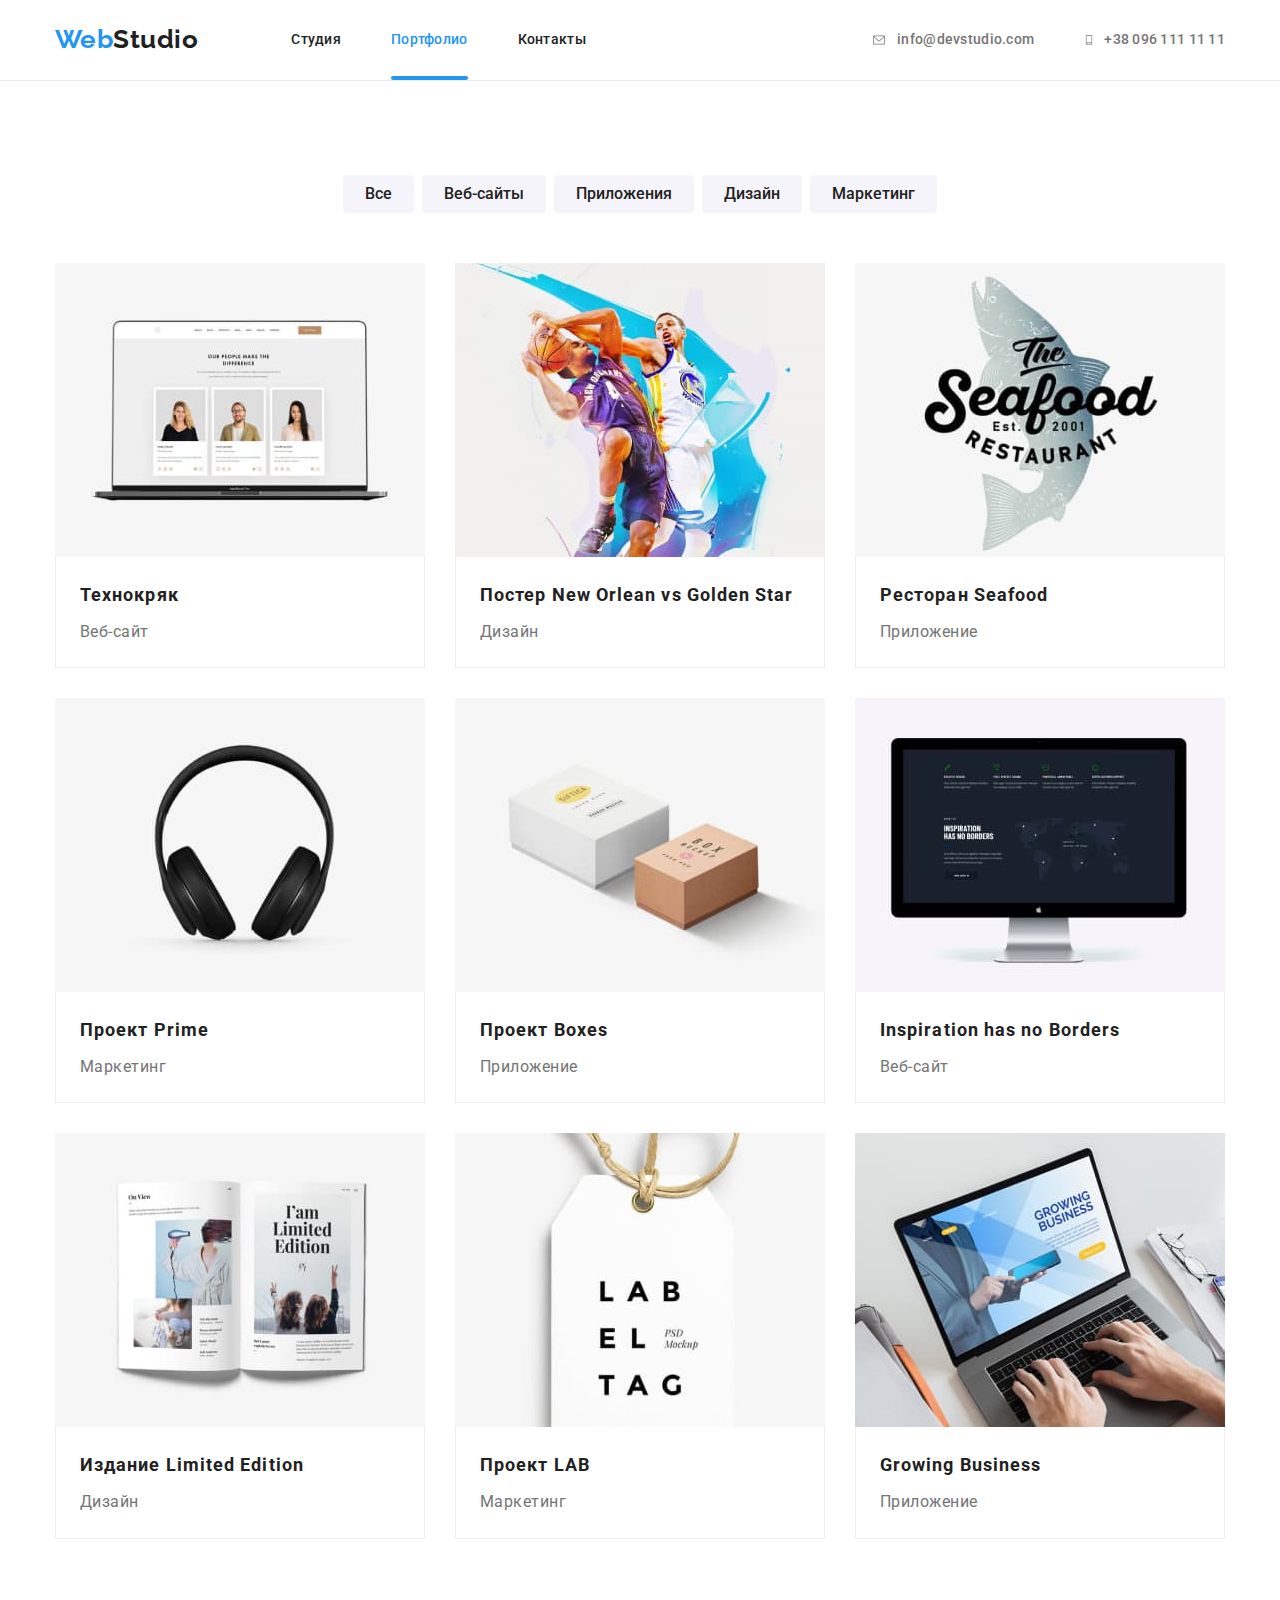
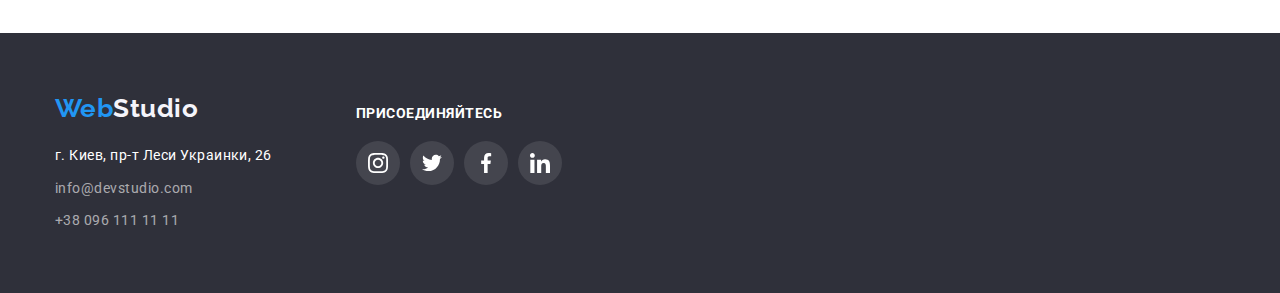
==== portfolio.html @ bab0f758 "создание репозитория" ====
<!DOCTYPE html>
<html lang="en">
<head>
    <meta charset="UTF-8">
    <meta http-equiv="X-UA-Compatible" content="IE=edge">
    <meta name="viewport" content="width=device-width, initial-scale=1.0">
    <title>Document</title>
    <link rel="preconnect" href="https://fonts.googleapis.com">
    <link rel="preconnect" href="https://fonts.gstatic.com" crossorigin>
    <link href="https://fonts.googleapis.com/css2?family=Raleway:wght@700&family=Roboto:wght@400;500;700;900&display=swap"
        rel="stylesheet">
    <link rel="stylesheet" href="https://cdnjs.cloudflare.com/ajax/libs/modern-normalize/1.1.0/modern-normalize.min.css">
    <link rel="stylesheet" href="css/styles.css">
</head>
<body>
    <!-- Шапка сайта -->
    <header class="header-line">
        <div class="container main-nav">
            <nav class="nav">
                <a href="#" class="logo">
                    Web<span class="logo-part">Studio</span>
                </a>
                <ul class="site-nav list">
                    <li class="item"><a href="./index.html" class="link">Студия</a></li>
                    <li class="item"><a href="#" class="link current">Портфолио</a></li>
                    <li class="item"><a href="" class="link">Контакты</a></li>
                </ul>
            </nav>
            <ul class="contacts-list list">
                <li class="item">
                    <a href="mailto:info@devstudio.com" class="contacts link">
                        <svg class="svg-icon" width="16px" height="12px">
                            <use href="images/symbol-defs.svg#envelope"></use>
                        </svg>
                        info@devstudio.com
                    </a>
                </li>
                <li class="item">
                    <a href="tel:+380961111111" class="contacts link">
                        <svg class="svg-icon" width="10px" height="16px">
                            <use href="images/symbol-defs.svg#smartphone"></use>
                        </svg>
                        +38 096 111 11 11
                    </a>
                </li>
            </ul>
        </div>
    </header>

    <!-- Основной контент -->
    <main>
        <!-- Примеры работ -->
        <section class="works-section">
            <!-- Фильтр -->
            <div class="container-portfolio">
                <ul class="filter list">
                    <li class="filter-button"><button type="button" class="filter-list">Все</button></li>
                    <li class="filter-button"><button type="button" class="filter-list">Веб-сайты</button></li>
                    <li class="filter-button"><button type="button" class="filter-list">Приложения</button></li>
                    <li class="filter-button"><button type="button" class="filter-list">Дизайн</button></li>
                    <li class="filter-button"><button type="button" class="filter-list">Маркетинг</button></li>
                </ul>
                <ul class="works-list list">
                    <li class="works">
                        <a href="" class="project-link">
                            <img class="photo" src="./images/imgp1.jpg" alt="Пример веб-сайта" width="370">
                            <div class="description-anim">
                                <p>Технокряк это современная площадка распространения коронавируса. Компании используют эту платформу для цифрового
                                шпионажа и атак на защищённые сервера конкурентов.
                                </p>
                            </div>
                            <div class="works-info">
                                <h2 class="titel">Технокряк</h2>
                                <p class="text">Веб-сайт</p>
                            </div>
                        </a>
                    </li>
                    <li class="works">
                        <a href="" class="project-link">
                            <img class="photo" src="./images/imgp2.jpg" alt="Постер" width="370">
                            <div class="description-anim">
                                <p>Технокряк это современная площадка распространения коронавируса. Компании используют эту платформу для цифрового
                                    шпионажа и атак на защищённые сервера конкурентов.
                                </p>
                            </div>
                            <div class="works-info">
                                <h2 class="titel">Постер New Orlean vs Golden Star</h2>
                                <p class="text">Дизайн</p>
                            </div>
                        </a>
                    </li>
                    <li class="works">
                        <a href="" class="project-link">
                            <img class="photo" src="./images/imgp3.jpg" alt="Логотип" width="370">
                            <div class="description-anim">
                                <p>Технокряк это современная площадка распространения коронавируса. Компании используют эту платформу для цифрового
                                    шпионажа и атак на защищённые сервера конкурентов.
                                </p>
                            </div>
                            <div class="works-info">
                                <h2 class="titel">Ресторан Seafood</h2>
                                <p class="text">Приложение</p>
                            </div>
                        </a>
                    </li>
                    <li class="works">
                        <a href="" class="project-link">
                            <img class="photo" src="./images/imgp4.jpg" alt="Наушники" width="370">
                            <div class="description-anim">
                                <p>Технокряк это современная площадка распространения коронавируса. Компании используют эту платформу для цифрового
                                    шпионажа и атак на защищённые сервера конкурентов.
                                </p>
                            </div>
                            <div class="works-info">
                                <h2 class="titel">Проект Prime</h2>
                                <p class="text">Маркетинг</p>
                            </div>
                        </a>
                    </li>
                    <li class="works">
                        <a href="" class="project-link">
                            <img class="photo" src="./images/imgp5.jpg" alt="Коробки" width="370">
                            <div class="description-anim">
                                <p>Технокряк это современная площадка распространения коронавируса. Компании используют эту платформу для цифрового
                                    шпионажа и атак на защищённые сервера конкурентов.
                                </p>
                            </div>
                            <div class="works-info">
                                <h2 class="titel">Проект Boxes</h2>
                                <p class="text">Приложение</p>
                            </div>
                        </a>
                    </li>
                    <li class="works">
                        <a href="" class="project-link">
                            <img class="photo" src="./images/imgp6.jpg" alt="Пример веб-сайта" width="370">
                            <div class="description-anim">
                                <p>Технокряк это современная площадка распространения коронавируса. Компании используют эту платформу для цифрового
                                    шпионажа и атак на защищённые сервера конкурентов.
                                </p>
                            </div>
                            <div class="works-info">
                                <h2 class="titel">Inspiration has no Borders</h2>
                                <p class="text">Веб-сайт</p>
                            </div>
                        </a>
                    </li>
                    <li class="works">
                        <a href="" class="project-link">
                            <img class="photo" src="./images/imgp7.jpg" alt="Книга" width="370">
                            <div class="description-anim">
                                <p>Технокряк это современная площадка распространения коронавируса. Компании используют эту платформу для цифрового
                                    шпионажа и атак на защищённые сервера конкурентов.
                                </p>
                            </div>
                            <div class="works-info">
                                <h2 class="titel">Издание Limited Edition</h2>
                                <p class="text">Дизайн</p>
                            </div>
                        </a>
                    </li>
                    <li class="works">
                        <a href="" class="project-link">
                            <img class="photo" src="./images/imgp8.jpg" alt="Логотип" width="370">
                            <div class="description-anim">
                                <p>Технокряк это современная площадка распространения коронавируса. Компании используют эту платформу для цифрового
                                    шпионажа и атак на защищённые сервера конкурентов.
                                </p>
                            </div>
                            <div class="works-info">
                                <h2 class="titel">Проект LAB</h2>
                                <p class="text">Маркетинг</p>
                            </div>
                        </a>
                    </li>
                    <li class="works">
                        <a href="" class="project-link">
                            <img class="photo" src="./images/imgp9.jpg" alt="Пример приложения" width="370">
                            <div class="description-anim">
                                <p>Технокряк это современная площадка распространения коронавируса. Компании используют эту платформу для цифрового
                                    шпионажа и атак на защищённые сервера конкурентов.
                                </p>
                            </div>
                            <div class="works-info">
                                <h2 class="titel">Growing Business</h2>
                                <p class="text">Приложение</p>
                            </div>
                        </a>
                    </li>
                </ul>
            </div>
        </section>
            
    </main>

    <!-- Футер -->
    <footer class="footer-section">
        <div class="footer-container">
            <div class="footer-contain">
                <a href="#" class="logo-footer">
                    Web<span class="logopart-footer">Studio</span>
                </a>
                <address class="address">
                    <p class="text">г. Киев, пр-т Леси Украинки, 26</p>
                    <a href="mailto:info@devstudio.com" class="footer-contacts link">info@devstudio.com</a>
                    <a href="tel:+380961111111" class="footer-contacts link">+38 096 111 11 11</a>
                </address>
            </div>
            <div>
                <p class="join-text">присоединяйтесь</p>
                <ul class="social-link-footer">
                    <li class="item">
                        <a href="" class="social-link">
                            <svg width="20" height="20">
                                <use href="images/symbol-defs.svg#instagram"></use>
                            </svg>
                        </a>
                    </li>
                    <li class="item">
                        <a href="" class="social-link">
                            <svg width="20px" height="20px">
                                <use href="images/symbol-defs.svg#twitter"></use>
                            </svg>
                        </a>
                    </li>
                    <li class="item">
                        <a href="" class="social-link">
                            <svg width="20px" height="20px">
                                <use href="images/symbol-defs.svg#facebook"></use>
                            </svg>
                        </a>
                    </li>
                    <li class="item">
                        <a href="" class="social-link">
                            <svg width="20px" height="20px">
                                <use href="images/symbol-defs.svg#linkedin"></use>
                            </svg>
                        </a>
                    </li>
                </ul>
            </div>
        </div>
    </footer>
    
</body>
</html>
---- css/styles.css ----
:root {
  --primary-text-color: #212121;
  --secondary-text-color: #757575;
  --accent-color: #2196f3;
  --titel-text-color: #ffffff;
  --buttons-bg-color: #f5f4fa;
  --animation-timing: cubic-bezier(0.4, 0, 0.2, 1);
}

body {
  color: var(--primary-text-color);
  font-family: Roboto, sans-serif;
  letter-spacing: 0.03em;
}

.container {
  margin: 0 auto;
  width: 1200px;
  padding-left: 15px;
  padding-right: 15px;
}

/* Утилиты */
.list {
  padding: 0;
  margin: 0;
  list-style: none;
}

/* Хедер */
.header-line {
  border-bottom: 1px solid #ececec;
}

/* Логотип */
.logo {
  display: block;
  padding-top: 24px;
  padding-bottom: 25px;
  margin-right: 93px;

  color: var(--accent-color);
  font-family: Raleway, sans-serif;
  font-weight: 700;
  font-size: 26px;
  line-height: 1.19;
  text-decoration: none;
}

.logo-part {
  color: var(--primary-text-color);
}

/* Навигация */
.main-nav {
  display: flex;
  align-items: center;
}

.nav {
  display: flex;
}

.site-nav {
  display: flex;
}

.site-nav .item:not(:last-child) {
  margin-right: 50px;
}

.site-nav .link {
  display: block;
  padding-top: 32px;
  padding-bottom: 32px;

  transition: color 250ms var(--animation-timing);

  color: var(--primary-text-color);
  font-weight: 500;
  font-size: 14px;
  line-height: 1.14;
  letter-spacing: 0.02em;
  text-decoration: none;
}

.site-nav .link:hover,
.site-nav .link:focus {
  color: var(--accent-color);
}

.site-nav .link.current {
  position: relative;

  color: var(--accent-color);
}

.site-nav .link.current::after {
  content: '';

  position: absolute;
  left: 0;
  bottom: 0;

  display: block;
  width: 100%;
  height: 4px;
  background-color: var(--accent-color);
  border-radius: 2px;
}

/* Контакты */
.contacts {
  display: flex;
  align-items: center;
  padding-top: 32px;
  padding-bottom: 32px;

  transition: color 250ms var(--animation-timing);

  font-weight: 500;
  font-size: 14px;
  line-height: 1.14;
  letter-spacing: 0.02em;
  text-decoration: none;
  color: var(--secondary-text-color);
  fill: var(--secondary-text-color);
}

.svg-icon {
  margin-right: 10px;

  transition: fill 250ms var(--animation-timing);
}

.contacts-list {
  display: flex;
  margin-left: auto;
}

.contacts-list .item:not(:last-child) {
  margin-right: 50px;
}

.contacts-list .link:hover,
.contacts-list .link:focus {
  color: var(--accent-color);
  fill: var(--accent-color);
}

/* Герой */
.hero {
  padding-top: 200px;
  padding-bottom: 200px;
  text-align: center;
  height: 600px;
  max-width: 1600px;
  margin-left: auto;
  margin-right: auto;
  background-color: #c4c4c4;
  background-image: linear-gradient(to right, rgba(47, 48, 58, 0.4), rgba(47, 48, 58, 0.4)),
    url(../images/bgh.jpg);
  background-repeat: no-repeat;
  background-position: center;
  background-size: cover;
}

.hero-titel {
  margin: 0 auto 30px auto;
  max-width: 700px;

  color: var(--titel-text-color);
  font-weight: 900;
  font-size: 44px;
  line-height: 1.36;
  text-align: center;
  letter-spacing: 0.06em;
  text-transform: uppercase;
}

.button {
  display: inline-block;
  border: transparent;
  padding: 10px 32px;

  transition: background-color 250ms var(--animation-timing);

  border-radius: 4px;
  background-color: var(--accent-color);
  color: var(--titel-text-color);
  font-weight: 700;
  font-size: 16px;
  line-height: 1.9;
  letter-spacing: 0.06em;
}

.button:hover,
.button:focus {
  background-color: #188ce8;
}

/* Бекдроп */
.backdrop {
  position: fixed;
  top: 0;
  left: 0;
  transition: opacity 250ms var(--animation-timing);

  width: 100%;
  height: 100%;

  background-color: rgba(0, 0, 0, 0.2);

  z-index: 1;
}

.backdrop.is-hidden {
  opacity: 0;
  pointer-events: none;
  transition: opacity 250ms var(--animation-timing);
}

.modal {
  position: absolute;
  top: 50%;
  left: 50%;
  transform: translate(-50%, -50%);

  width: 528px;
  height: 581px;

  background: var(--titel-text-color);
  box-shadow: 0px 1px 3px rgba(0, 0, 0, 0.12), 0px 1px 1px rgba(0, 0, 0, 0.14),
    0px 2px 1px rgba(0, 0, 0, 0.2);
  border-radius: 4px;
}

.close-btn {
  position: absolute;
  top: 8px;
  right: 8px;

  border: none;
  padding: 0;
  background-color: var(--titel-text-color);
}

/* Преимущества */
.visually-hidden {
  position: absolute;
  width: 1px;
  height: 1px;
  margin: -1px;
  border: 0;
  padding: 0;

  white-space: nowrap;
  clip-path: inset(100%);
  clip: rect(0 0 0 0);
  overflow: hidden;
}

.advantage-section {
  padding-top: 94px;
}

.advantage {
  display: flex;
  padding-bottom: 0;
}

.advantage-list {
  width: 270px;
  margin-right: 30px;
}

.advantage-list:nth-child(4n) {
  margin-right: 0;
}

.advantage-list .titel {
  margin-top: 0;
  margin-bottom: 10px;
  font-weight: 700;
  font-size: 14px;
  line-height: 1.14;
  text-transform: uppercase;
}

.advantage-list .text {
  margin-top: 0;
  margin-bottom: 0;
  color: var(--secondary-text-color);
  font-size: 14px;
  line-height: 1.7;
}

.icons-container {
  display: flex;
  justify-content: center;
  align-items: center;
  height: 120px;
  margin-bottom: 30px;
  background-color: #f5f4fa;
}

/* Заголовок секций "Чем мы занимаемся" и "Наша команда"*/
.about-section {
  padding-top: 94px;
  padding-bottom: 94px;
}

.section-titel {
  margin-top: 0;
  margin-bottom: 50px;
  font-weight: 700;
  font-size: 36px;
  line-height: 1.2;
  text-align: center;
}

.work-examples {
  display: flex;
  padding-top: 0;
}

.photo {
  display: block;
}

.work-examples .item {
  margin-right: 30px;

  position: relative;
}

.work-examples .item:last-child {
  margin-right: 0;
}

.work-description {
  width: 100%;

  position: absolute;
  left: 0;
  bottom: 0;

  text-align: center;
  background: rgba(47, 48, 58, 0.8);
}

.description {
  margin: 27px 0;

  font-weight: 700;
  font-size: 14px;
  line-height: 16px;
  text-transform: uppercase;

  color: var(--titel-text-color);
}

/* Команда */
.team-section {
  padding-top: 94px;
  padding-bottom: 94px;
}

.team {
  display: flex;
}

.team-section {
  background-color: #f5f4fa;
}

.team-list {
  margin-right: 30px;
  border-radius: 0px 0px 4px 4px;
  box-shadow: 0px 1px 3px rgba(0, 0, 0, 0.12), 0px 1px 1px rgba(0, 0, 0, 0.14),
    0px 2px 1px rgba(0, 0, 0, 0.2);
  background-color: #fff;
}

.team-list:last-child {
  margin-right: 0;
}

.employee-information {
  padding-top: 30px;
  padding-bottom: 30px;
}

.team-list .titel {
  margin-top: 0;
  margin-bottom: 10px;
  font-weight: 500;
  font-size: 16px;
  line-height: 1.2;
  text-align: center;
}

.team-list .text {
  margin-top: 0;
  margin-bottom: 0;
  color: var(--secondary-text-color);
  font-size: 16px;
  line-height: 1.2;
  text-align: center;
}

.social-link-list {
  display: flex;
  justify-content: center;
  margin-top: 16px;
  padding: 0;
  align-items: center;
}

.social-link-list .content {
  display: flex;
  align-items: center;
  list-style: none;
  margin-right: 10px;
  min-height: 44px;
  min-width: 44px;
  border-radius: 50%;
}

.social-link-list .content:last-child {
  margin-right: 0;
}

.social-link {
  display: flex;
  justify-content: center;
  align-items: center;
  min-height: 44px;
  min-width: 44px;

  transition: fill 250ms var(--animation-timing), background-color 250ms var(--animation-timing);

  border-radius: 50%;
  fill: #afb1b8;
}

.social-link:hover,
.social-link:focus {
  background-color: var(--accent-color);
  fill: var(--titel-text-color);
}

/* Постоянные клиенты */
.regular-customers-section {
  padding-top: 94px;
  padding-bottom: 94px;
}

.regular-list {
  display: flex;
  margin: 0;
  padding: 0;
  list-style-type: none;
}

.regular-list .item {
  display: flex;
  align-items: center;
  justify-content: center;
  margin-right: 30px;
  padding: 0;
  width: 170px;
  height: 92px;

  transition: border 250ms var(--animation-timing);

  border: 1px solid #afb1b8;
  border-radius: 4px;
}

.regular-list .item:last-child {
  margin-right: 0;
}

.regular-list .item:hover,
.regular-list .item:focus {
  border: 1px solid var(--accent-color);
}

.regular-link {
  display: flex;
  justify-content: center;
  align-items: center;
  width: 100%;
  height: 92px;

  transition: fill 250ms var(--animation-timing);

  border-radius: 4px;
  fill: #afb1b8;
}

.regular-link:hover,
.regular-link:focus {
  fill: var(--accent-color);
}

/* Футер */
.footer-section {
  padding-top: 60px;
  padding-bottom: 60px;

  background-color: #2f303a;
}

.footer-container {
  display: flex;
  align-content: baseline;
  margin: 0 auto;
  width: 1200px;
  padding-left: 15px;
  padding-right: 15px;
}

.footer-contain {
  margin-right: 70px;
  width: 231px;
}

.logo-footer {
  display: block;
  margin-bottom: 20px;

  color: var(--accent-color);
  font-family: Raleway, sans-serif;
  font-weight: 700;
  font-size: 26px;
  line-height: 1.19;
  text-decoration: none;
}

.logopart-footer {
  color: var(--buttons-bg-color);
}

.address {
  color: var(--titel-text-color);
  font-size: 14px;
  line-height: 1.7;
  font-style: normal;
}

.address .text {
  margin: 0 0 9px 0;
}

.address .link:hover,
.address .link:focus {
  color: var(--buttons-bg-color);
}

.footer-contacts {
  display: block;
  margin: 0;
  margin-bottom: 9px;

  transition: color 250ms var(--animation-timing);

  color: rgba(255, 255, 255, 0.6);
  text-decoration: none;
}

.footer-contacts:last-child {
  margin-bottom: 0;
}

.join-text {
  margin: 12px 0 20px 0;
  font-weight: 700;
  font-size: 14px;
  line-height: 16px;
  text-transform: uppercase;
  color: var(--titel-text-color);
}

.social-link-footer {
  margin: 0;
  display: flex;
  padding: 0;
}

.social-link-footer .item {
  display: flex;
  align-items: center;
  list-style: none;
  margin-right: 10px;
  min-height: 44px;
  min-width: 44px;
  border-radius: 50%;
  background: rgba(255, 255, 255, 0.1);
}

.social-link-footer .item:last-child {
  margin-right: 0;
}

.item .social-link {
  fill: var(--titel-text-color);
}

/* ПОРТФОЛИО */

/* Фильтр */
.container-portfolio {
  display: flex;
  flex-wrap: wrap;
  width: 1200px;
  padding-left: 15px;
  padding-right: 15px;
  margin-left: auto;
  margin-right: auto;
}

.filter {
  display: flex;
  margin-bottom: 50px;
  margin-left: auto;
  margin-right: auto;
}

.filter-button {
  margin-right: 8px;
}

.filter-button:last-child {
  margin-right: 0;
}

.filter-list {
  padding: 6px 22px;
  border-radius: 4px;
  border: transparent;

  transition: box-shadow 250ms var(--animation-timing),
    background-color 250ms var(--animation-timing), color 250ms var(--animation-timing);

  font-weight: 500;
  font-size: 16px;
  line-height: 1.6;
  text-align: center;
  cursor: pointer;
  background-color: var(--buttons-bg-color);
  color: var(--primary-text-color);
}

.filter-list:hover,
.filter-list:focus {
  background-color: var(--accent-color);
  color: var(--titel-text-color);
  box-shadow: 0px 3px 1px rgba(0, 0, 0, 0.1), 0px 1px 2px rgba(0, 0, 0, 0.08),
    0px 2px 2px rgba(0, 0, 0, 0.12);
}

.works-section {
  display: flex;
  flex-wrap: wrap;
  margin-left: auto;
  margin-right: auto;
  padding-top: 94px;
  padding-bottom: 94px;
}

.works-list {
  display: flex;
  flex-wrap: wrap;
}

.works {
  width: 370px;
  margin-right: 30px;
  margin-bottom: 30px;
}

.works:nth-child(3n) {
  margin-right: 0;
}

.works:nth-last-child(-n + 3) {
  margin-bottom: 0;
}

.works-info {
  padding: 20px 24px;
  border: 1px solid #eeeeee;
  border-top: transparent;

  position: relative;
  z-index: 1;

  background-color: var(--titel-text-color);
}

/* Примеры работ */
.project-link {
  display: block;

  position: relative;
  transition: color 250ms var(--animation-timing), box-shadow 250ms var(--animation-timing);

  color: var(--primary-text-color);
  text-decoration: none;

  overflow: hidden;
}

.project-link:hover,
.project-link:focus {
  box-shadow: 0px 1px 1px rgba(0, 0, 0, 0.12), 0px 4px 4px rgba(0, 0, 0, 0.06),
    1px 4px 6px rgba(0, 0, 0, 0.16);
}

.project-link:hover .description-anim,
.project-link:focus .description-anim {
  transform: translateY(0);
}

.description-anim {
  width: 100%;
  height: 294px;
  margin: 0 0 0 0;

  position: absolute;
  left: 0;
  top: 0;
  transform: translateY(101%);
  transition: transform 250ms var(--animation-timing);

  background: rgba(33, 150, 243, 0.9);
}

.description-anim p {
  margin: 0;
  padding: 63px 24px;

  font-size: 18px;
  line-height: 28px;
  color: var(--titel-text-color);
}

.works .titel {
  margin: 0 0 4px 0;
  font-weight: 700;
  font-size: 18px;
  line-height: 2;
  letter-spacing: 0.06em;
}

.works .text {
  margin: 0;
  color: var(--secondary-text-color);
  font-size: 16px;
  line-height: 1.9;
}
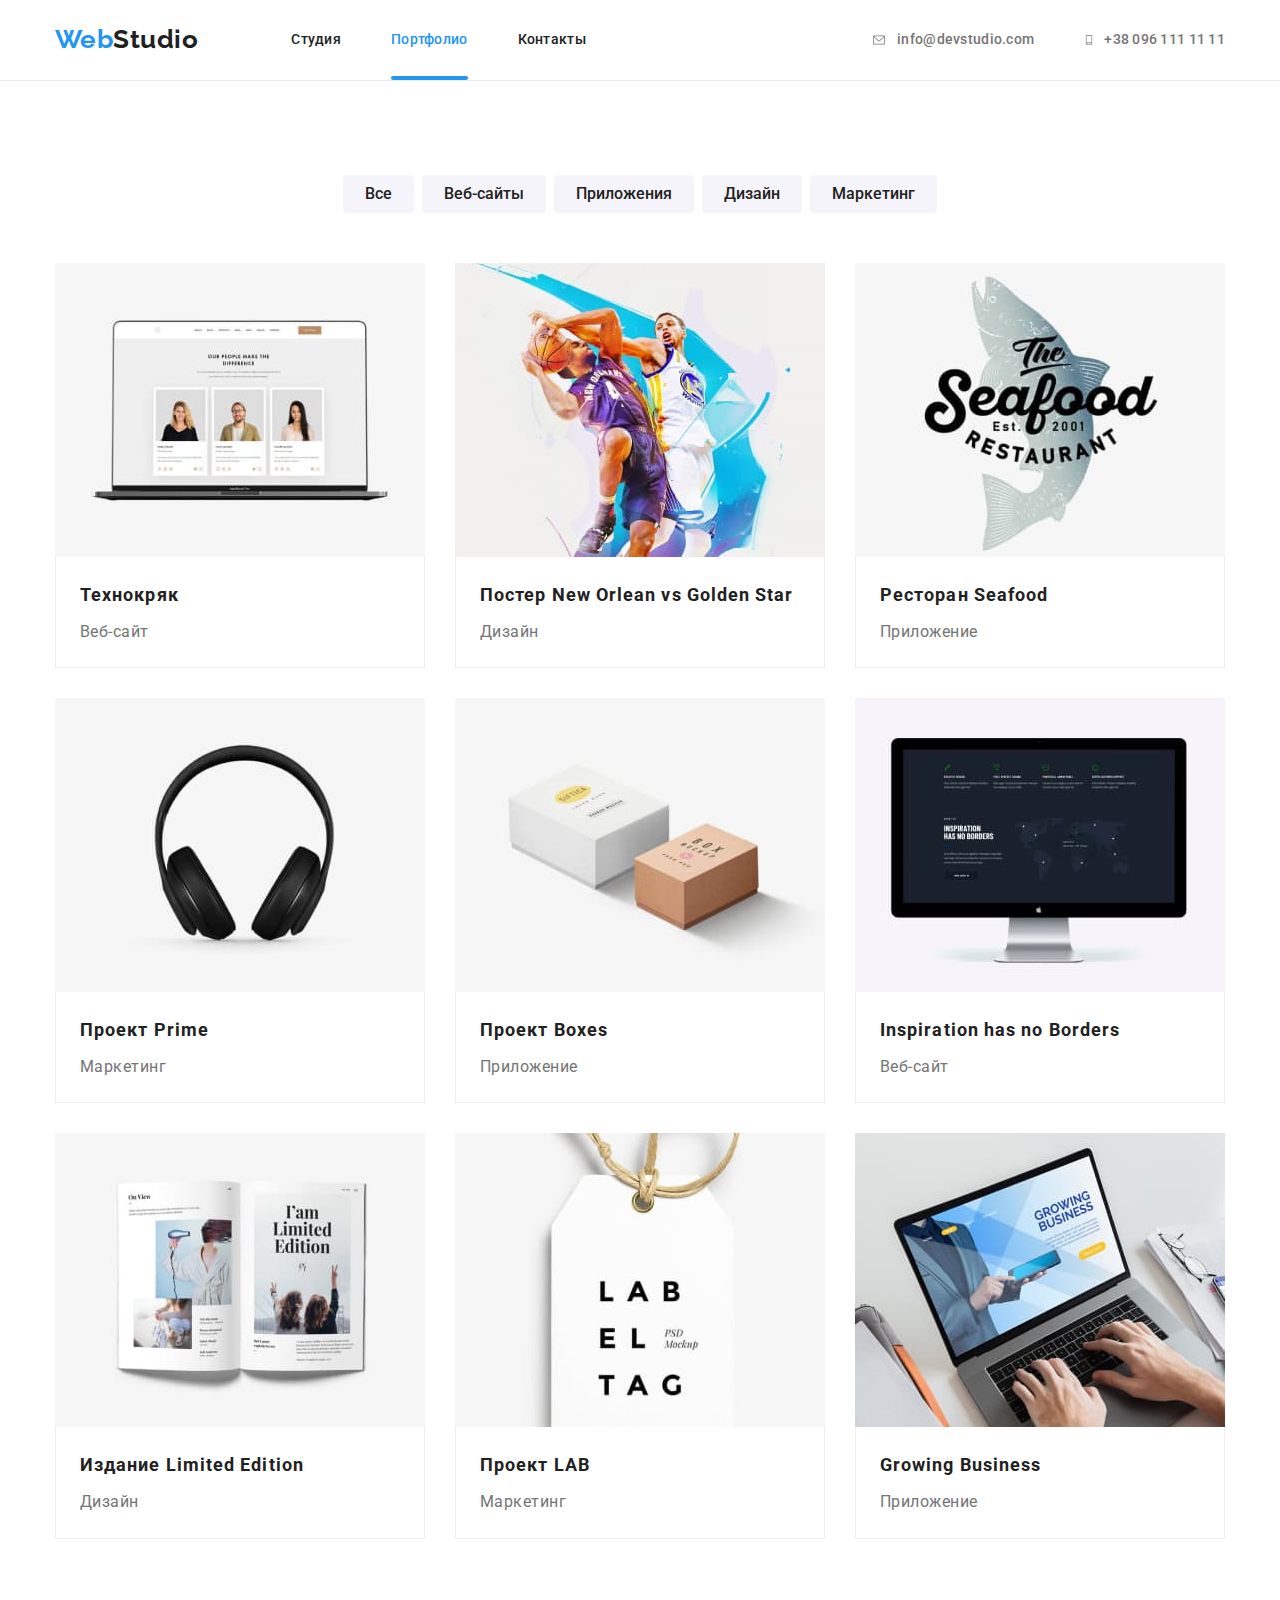
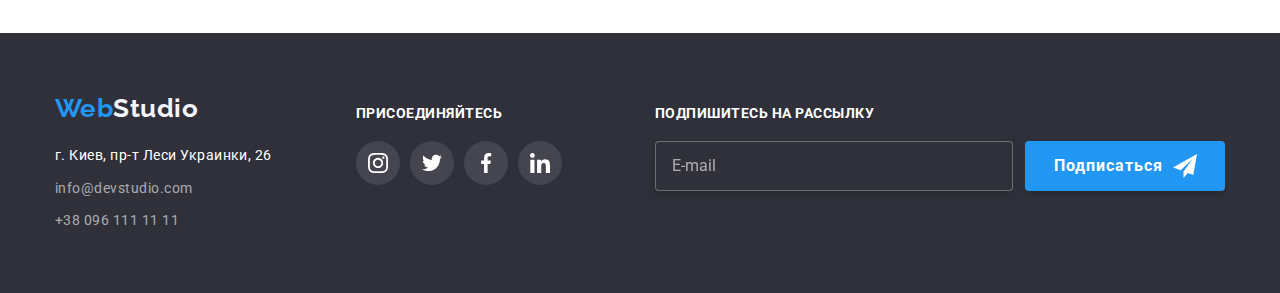
==== commit 498b76f7: "готовая работа" ====
--- a/portfolio.html
+++ b/portfolio.html
@@ -239,6 +239,15 @@
                     </li>
                 </ul>
             </div>
+            <div>
+                <p class="join-text">подпишитесь на рассылку</p>
+                <form class="footer-form" name="mailing-list" autocomplete="off">
+                    <label class="footer-label">
+                        <input type="email" name="email" placeholder="E-mail">
+                    </label>
+                    <button class="mailing-btn" type="submit">Подписаться</button>
+                </form>
+            </div>
         </div>
     </footer>
     
--- a/css/styles.css
+++ b/css/styles.css
@@ -228,6 +228,7 @@
 
   width: 528px;
   height: 581px;
+  padding: 40px 0;
 
   background: var(--titel-text-color);
   box-shadow: 0px 1px 3px rgba(0, 0, 0, 0.12), 0px 1px 1px rgba(0, 0, 0, 0.14),
@@ -236,13 +237,201 @@
 }
 
 .close-btn {
+  display: flex;
+  justify-content: center;
+  align-items: center;
+  width: 30px;
+  height: 30px;
+  cursor: pointer;
+
   position: absolute;
   top: 8px;
   right: 8px;
-
-  border: none;
+  transition: fill 250ms var(--animation-timing);
+
   padding: 0;
   background-color: var(--titel-text-color);
+  border: 2px solid rgba(0, 0, 0, 0.1);
+  border-radius: 50%;
+}
+
+.close-btn:hover,
+.close-btn:focus {
+  fill: var(--accent-color);
+}
+
+.modal-titel {
+  display: block;
+  font-weight: 700;
+  font-size: 20px;
+  line-height: 23px;
+  text-align: center;
+  color: var(--primary-text-color);
+}
+
+.backdrop-form {
+  display: flex;
+  flex-direction: column;
+  margin: 0 auto;
+  width: 448px;
+}
+
+.form-field {
+  display: flex;
+  flex-direction: column;
+  margin-top: 10px;
+
+  position: relative;
+}
+
+.form-field label {
+  display: block;
+  margin: 0 0 4px 0;
+  padding: 0;
+  font-size: 12px;
+  line-height: 14px;
+  letter-spacing: 0.01em;
+
+  color: var(--secondary-text-color);
+}
+
+.form-field input {
+  width: 100%;
+  margin: 0;
+  padding: 10px 10px 10px 42px;
+
+  transition: border-color 250ms var(--animation-timing);
+
+  color: #000000;
+  border: 1px solid rgba(33, 33, 33, 0.2);
+  border-radius: 4px;
+}
+
+.backdrop-svg {
+  position: absolute;
+  left: 12px;
+  bottom: 11px;
+  transition: fill 250ms var(--animation-timing);
+
+  fill: var(--primary-text-color);
+}
+
+.form-field input:focus {
+  outline: none;
+  border: 1px solid var(--accent-color);
+  cursor: pointer;
+  fill: var(--accent-color);
+}
+
+.form-field input:focus + .backdrop-svg {
+  fill: var(--accent-color);
+}
+
+.form-field:first-child {
+  margin-top: 12px;
+}
+
+.form-field textarea {
+  display: block;
+  width: 100%;
+  height: 120px;
+  padding: 12px 16px;
+  margin: 0;
+  resize: none;
+  cursor: pointer;
+
+  transition: border-color 250ms var(--animation-timing);
+
+  border: 1px solid rgba(33, 33, 33, 0.2);
+  border-radius: 4px;
+}
+
+.form-field textarea::placeholder {
+  font-size: 12px;
+  line-height: 14px;
+  letter-spacing: 0.01em;
+
+  color: rgba(117, 117, 117, 0.5);
+}
+
+.form-field textarea:focus {
+  outline: none;
+  border: 1px solid var(--accent-color);
+}
+
+.checkbox-label {
+  display: flex;
+  justify-content: center;
+  align-items: center;
+  margin-top: 20px;
+}
+
+.accept {
+  font-size: 14px;
+  line-height: 24px;
+
+  color: var(--secondary-text-color);
+}
+
+.icon {
+  display: block;
+  width: 16px;
+  height: 15px;
+  margin-right: 8px;
+
+  transition: border-color 250ms var(--animation-timing),
+    background-color 250ms var(--animation-timing);
+
+  border: 2px solid var(--primary-text-color);
+  border-radius: 4px;
+}
+
+.checkbox {
+  position: absolute;
+  width: 1px;
+  height: 1px;
+  margin: -1px;
+  border: 0;
+  padding: 0;
+}
+
+.checkbox:checked + .icon {
+  background-color: var(--accent-color);
+  background-image: url(../images/icon-check.svg);
+  background-size: contain;
+  background-origin: border-box;
+  border-color: var(--accent-color);
+}
+
+.conditions {
+  color: var(--accent-color);
+}
+
+.send-btn {
+  display: block;
+  padding: 10px 55px;
+  margin: 30px auto 0;
+
+  font-weight: 700;
+  font-size: 16px;
+  line-height: 30px;
+  text-align: center;
+  letter-spacing: 0.06em;
+  border: transparent;
+  cursor: pointer;
+
+  transition: background-color 250ms var(--animation-timing),
+    box-shadow 250ms var(--animation-timing);
+
+  background-color: var(--accent-color);
+  color: var(--titel-text-color);
+  border-radius: 4px;
+  box-shadow: 0px 4px 4px rgba(0, 0, 0, 0.15);
+}
+
+.send-btn:hover {
+  background-color: #188ce8;
+  box-shadow: 0px 4px 4px rgba(0, 0, 0, 0.15);
 }
 
 /* Преимущества */
@@ -584,7 +773,7 @@
 }
 
 .social-link-footer {
-  margin: 0;
+  margin: 0 93px 0 0;
   display: flex;
   padding: 0;
 }
@@ -606,6 +795,61 @@
 
 .item .social-link {
   fill: var(--titel-text-color);
+}
+
+.footer-form {
+  display: flex;
+}
+
+.footer-label input {
+  width: 358px;
+  padding: 15px 16px;
+  margin: 0;
+
+  border: 1px solid rgba(255, 255, 255, 0.3);
+  border-radius: 4px;
+
+  transition: 250ms var(--animation-timing);
+
+  color: var(--titel-text-color);
+  background-color: #2f303a;
+  filter: drop-shadow(0px 4px 4px rgba(0, 0, 0, 0.15));
+}
+
+.footer-label input::placeholder {
+  font-size: 16px;
+  line-height: 20px;
+
+  color: rgba(255, 255, 255, 0.6);
+}
+
+.footer-label input:focus {
+  outline: none;
+  border: 1px solid var(--accent-color);
+  cursor: pointer;
+}
+
+.mailing-btn {
+  width: 200px;
+  padding: 10px 29px;
+  margin: 0 0 0 12px;
+
+  font-weight: 700;
+  font-size: 16px;
+  line-height: 30px;
+  align-items: center;
+  text-align: start;
+  letter-spacing: 0.06em;
+
+  cursor: pointer;
+  background-color: var(--accent-color);
+  color: var(--titel-text-color);
+  box-shadow: 0px 4px 4px rgba(0, 0, 0, 0.15);
+  border: transparent;
+  border-radius: 4px;
+  background-image: url(../images/icon-send.svg);
+  background-repeat: no-repeat;
+  background-position: 148px 13px;
 }
 
 /* ПОРТФОЛИО */
